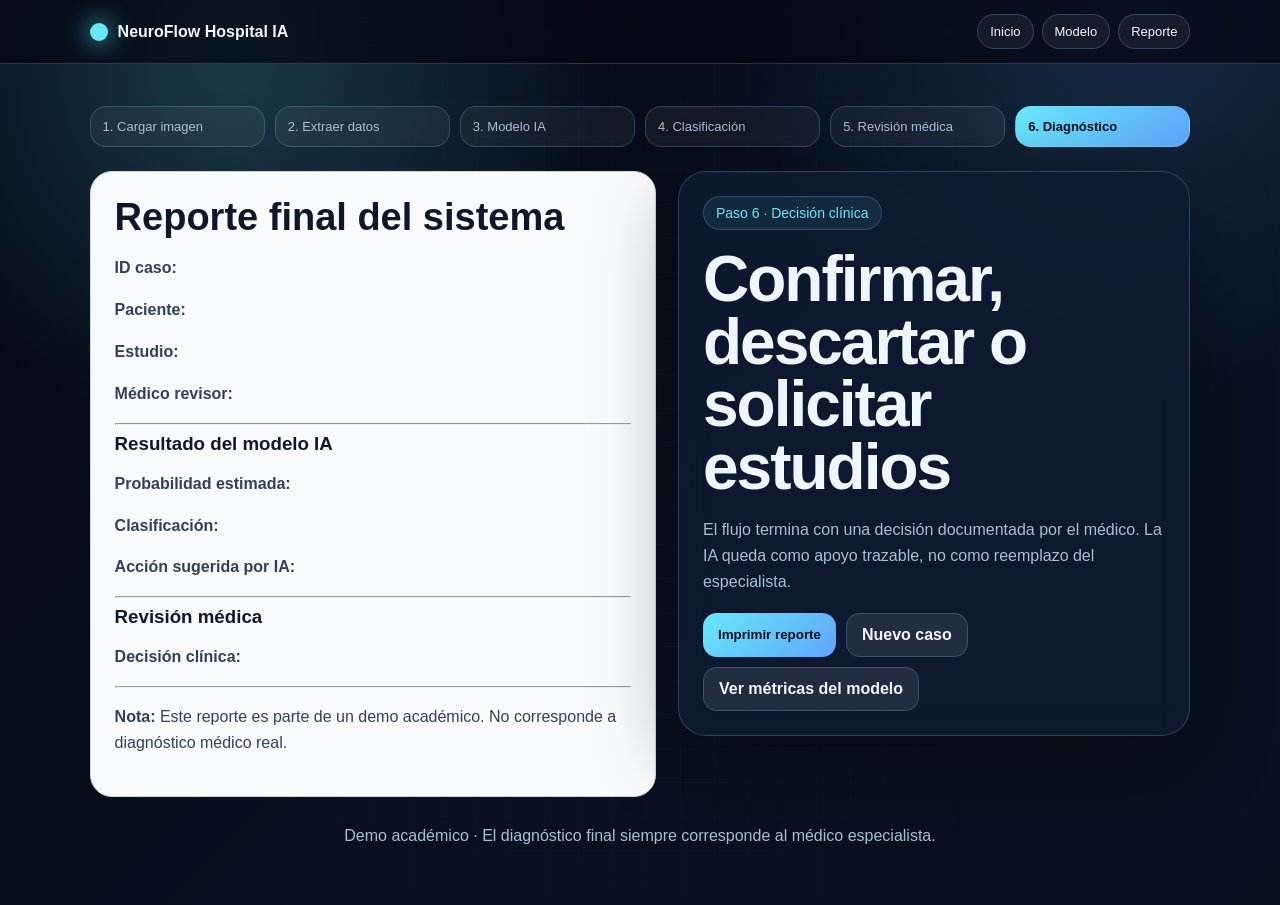
==== diagnostico.html @ 3528e9a6 "Add files via upload" ====
<!DOCTYPE html>
<html lang="es">
<head>
<meta charset="UTF-8"/>
<meta name="viewport" content="width=device-width, initial-scale=1.0"/>
<title>6. Reporte diagnóstico</title>
<link rel="stylesheet" href="styles.css"/>
</head>
<body>
<header class="topbar">
  <div class="brand"><span class="logo"></span> NeuroFlow Hospital IA</div>
  <nav class="nav">
    <a href="index.html">Inicio</a>
    <a href="modelo.html">Modelo</a>
    <a href="diagnostico.html">Reporte</a>
  </nav>
</header>
<main class="main">
<nav class="flow"><a href="index.html">1. Cargar imagen</a>
<a href="extraccion.html">2. Extraer datos</a>
<a href="modelo.html">3. Modelo IA</a>
<a href="clasificacion.html">4. Clasificación</a>
<a href="revision.html">5. Revisión médica</a>
<a href="diagnostico.html" class="active">6. Diagnóstico</a></nav>
<section class="grid2">
  <div class="report" id="report">
    <h2>Reporte final del sistema</h2>
    <p><strong>ID caso:</strong> <span id="rCase"></span></p>
    <p><strong>Paciente:</strong> <span id="rPatient"></span></p>
    <p><strong>Estudio:</strong> <span id="rStudy"></span></p>
    <p><strong>Médico revisor:</strong> <span id="rDoctor"></span></p>
    <hr>
    <h3>Resultado del modelo IA</h3>
    <p><strong>Probabilidad estimada:</strong> <span id="rProb"></span></p>
    <p><strong>Clasificación:</strong> <span id="rZone"></span></p>
    <p><strong>Acción sugerida por IA:</strong> <span id="rAction"></span></p>
    <hr>
    <h3>Revisión médica</h3>
    <p id="rReview"></p>
    <p><strong>Decisión clínica:</strong> <span id="rDecision"></span></p>
    <hr>
    <p><strong>Nota:</strong> Este reporte es parte de un demo académico. No corresponde a diagnóstico médico real.</p>
  </div>
  <div class="panel">
    <span class="badge">Paso 6 · Decisión clínica</span>
    <h1>Confirmar, descartar o solicitar estudios</h1>
    <p>El flujo termina con una decisión documentada por el médico. La IA queda como apoyo trazable, no como reemplazo del especialista.</p>
    <div class="actions">
      <button class="btn" onclick="window.print()">Imprimir reporte</button>
      <a class="btn secondary" href="index.html">Nuevo caso</a>
      <a class="btn secondary" href="metricas.html">Ver métricas del modelo</a>
    </div>
  </div>
</section>

<script>
const c = requireCase();
const p = c.prediction || predictFromFeatures(c.features || MODEL.medians);
$("rCase").textContent = c.caseId || "Sin especificar";
$("rPatient").textContent = c.patient || "Paciente demo";
$("rStudy").textContent = c.study || "Imagen cerebral";
$("rDoctor").textContent = c.doctor || "Especialista";
$("rProb").textContent = pct(p.probability, 2);
$("rZone").textContent = p.zone.title + " · " + p.zone.label;
$("rAction").textContent = p.zone.action;
$("rReview").textContent = c.review || "Pendiente de revisión médica.";
$("rDecision").textContent = c.doctorDecision || p.zone.clinical;
</script>

<div class="footer">Demo académico · El diagnóstico final siempre corresponde al médico especialista.</div>
</main>
<script src="app.js"></script>
</body>
</html>
---- styles.css ----
:root {
  --bg: #07111f;
  --panel: rgba(14, 27, 50, .82);
  --panel2: rgba(255,255,255,.055);
  --line: rgba(151,214,255,.22);
  --text: #eef7ff;
  --muted: #a9bfd6;
  --cyan: #67e8f9;
  --blue: #60a5fa;
  --green: #86efac;
  --yellow: #fde68a;
  --red: #fb7185;
  --shadow: 0 24px 80px rgba(0,0,0,.38);
}

* { box-sizing: border-box; }
body {
  margin: 0;
  min-height: 100vh;
  font-family: Arial, Helvetica, sans-serif;
  color: var(--text);
  background:
    radial-gradient(circle at 18% 6%, rgba(103,232,249,.22), transparent 28%),
    radial-gradient(circle at 88% 0%, rgba(96,165,250,.18), transparent 28%),
    linear-gradient(135deg, #030712, var(--bg) 55%, #09111f);
}
body::before {
  content: "";
  position: fixed;
  inset: 0;
  pointer-events: none;
  background-image:
    linear-gradient(rgba(255,255,255,.03) 1px, transparent 1px),
    linear-gradient(90deg, rgba(255,255,255,.03) 1px, transparent 1px);
  background-size: 34px 34px;
  mask-image: radial-gradient(circle at center, black, transparent 78%);
}
a { color: inherit; text-decoration: none; }
.topbar {
  position: sticky;
  top: 0;
  z-index: 20;
  padding: 14px 7vw;
  display: flex;
  align-items: center;
  justify-content: space-between;
  background: rgba(3,7,18,.72);
  border-bottom: 1px solid var(--line);
  backdrop-filter: blur(16px);
}
.brand { display: flex; align-items: center; gap: 10px; font-weight: 900; }
.logo { width: 18px; height: 18px; border-radius: 50%; background: var(--cyan); box-shadow: 0 0 24px var(--cyan); }
.nav { display: flex; gap: 8px; flex-wrap: wrap; }
.nav a { border: 1px solid var(--line); border-radius: 999px; padding: 9px 12px; background: rgba(255,255,255,.06); font-size: 13px; }
.nav a.active { background: linear-gradient(135deg, var(--cyan), var(--blue)); color: #03111f; font-weight: 900; }
.main { padding: 42px 7vw 60px; }
.hero {
  display: grid;
  grid-template-columns: 1.05fr .95fr;
  gap: 28px;
  align-items: center;
}
.badge { display:inline-flex; border:1px solid var(--line); border-radius:999px; color:var(--cyan); background:rgba(103,232,249,.08); padding:8px 12px; font-size:14px; }
h1 { margin: 18px 0; font-size: clamp(36px, 5vw, 66px); line-height: .98; letter-spacing: -2px; }
h2 { margin: 0 0 12px; font-size: clamp(25px, 3vw, 38px); }
h3 { margin: 0 0 10px; }
p { color: var(--muted); line-height: 1.62; }
.lead { font-size: 18px; }
.panel, .card, .uploadBox {
  background: var(--panel);
  border: 1px solid var(--line);
  border-radius: 28px;
  padding: 24px;
  box-shadow: var(--shadow);
  backdrop-filter: blur(16px);
}
.note { border-left:4px solid var(--cyan); background:rgba(103,232,249,.08); border-radius:14px; padding:14px; }
.grid2 { display:grid; grid-template-columns: 1.05fr .95fr; gap: 22px; align-items:start; }
.grid3 { display:grid; grid-template-columns: repeat(3,1fr); gap: 14px; }
.actions { display:flex; gap:10px; flex-wrap:wrap; margin-top:18px; }
.btn {
  display:inline-flex; align-items:center; justify-content:center;
  border:0; border-radius:14px; padding:12px 15px;
  font-weight:900; cursor:pointer; color:#03111f;
  background:linear-gradient(135deg,var(--cyan),var(--blue));
}
.btn.secondary { color:var(--text); background:rgba(255,255,255,.09); border:1px solid var(--line); }
.btn.warn { background:linear-gradient(135deg,var(--yellow),#f59e0b); }
.btn.danger { background:linear-gradient(135deg,#fecdd3,var(--red)); }
input, select, textarea {
  width:100%;
  border:1px solid var(--line);
  border-radius:14px;
  background:rgba(3,7,18,.72);
  color:var(--text);
  padding:12px;
}
label { display:block; font-weight:900; margin-bottom:6px; }
.formGrid { display:grid; grid-template-columns: 1fr 1fr; gap:14px; }
.uploadBox { min-height:360px; display:flex; flex-direction:column; justify-content:center; align-items:center; text-align:center; border-style:dashed; }
.preview, .scanCanvas {
  width:100%;
  max-height:460px;
  object-fit:contain;
  border:1px solid var(--line);
  border-radius:22px;
  background:#020617;
}
.flow {
  display:grid;
  grid-template-columns: repeat(6,1fr);
  gap:10px;
  margin-bottom:24px;
}
.flow a {
  padding:12px;
  border:1px solid var(--line);
  border-radius:16px;
  background:rgba(255,255,255,.05);
  color:var(--muted);
  font-size:13px;
}
.flow a.active { color:#03111f; background:linear-gradient(135deg,var(--cyan),var(--blue)); font-weight:900; }
.table { width:100%; border-collapse:collapse; }
.table th, .table td { border:1px solid var(--line); padding:10px; text-align:left; }
.table th { background:rgba(103,232,249,.10); }
.kpis { display:grid; grid-template-columns: repeat(6,1fr); gap:12px; }
.kpi { border:1px solid var(--line); border-radius:16px; padding:14px; background:var(--panel2); }
.kpi span { color:var(--muted); font-size:12px; }
.kpi strong { display:block; font-size:23px; margin-top:8px; }
.result {
  border:1px solid var(--line);
  border-radius:24px;
  padding:22px;
  background:var(--panel2);
}
.result.safe { border-color: rgba(134,239,172,.55); }
.result.warn { border-color: rgba(253,230,138,.62); }
.result.danger { border-color: rgba(251,113,133,.62); }
.bigProb { font-size: clamp(50px, 8vw, 88px); line-height:1; font-weight:1000; letter-spacing:-4px; margin:12px 0; }
.safe .bigProb, .safeText { color:var(--green); }
.warn .bigProb, .warnText { color:var(--yellow); }
.danger .bigProb, .dangerText { color:var(--red); }
.gauge { height:18px; border-radius:999px; overflow:hidden; background:rgba(255,255,255,.08); border:1px solid var(--line); margin:18px 0; }
.gauge i { display:block; height:100%; background:linear-gradient(90deg,var(--green),var(--yellow),var(--red)); }
.contrib { border:1px solid var(--line); border-radius:16px; padding:12px; background:rgba(255,255,255,.04); margin-top:10px; }
.contrib .row { display:flex; justify-content:space-between; gap:8px; }
.contrib span { color:var(--cyan); font-weight:900; }
.bar { height:9px; border-radius:999px; overflow:hidden; background:rgba(255,255,255,.08); margin:8px 0; }
.bar i { display:block; height:100%; border-radius:999px; background:linear-gradient(90deg,var(--cyan),var(--blue)); }
.matrix { width:100%; border-collapse:collapse; }
.matrix th, .matrix td { border:1px solid var(--line); padding:12px; text-align:center; }
.matrix th { background:rgba(103,232,249,.10); }
.matrix td { font-size:22px; font-weight:1000; }
.good { color:var(--green); } .warn { color:var(--yellow); } .bad { color:var(--red); }
.report {
  background:#f8fafc;
  color:#0f172a;
  border-radius:22px;
  padding:24px;
  border:1px solid #cbd5e1;
}
.report p, .report li { color:#334155; }
.report h2, .report h3 { color:#0f172a; }
.footer { text-align:center; color:var(--muted); margin-top:30px; }
@media(max-width:1100px) {
  .hero, .grid2 { grid-template-columns:1fr; }
  .flow, .kpis { grid-template-columns:repeat(2,1fr); }
}
@media(max-width:680px) {
  .grid3, .formGrid, .flow, .kpis { grid-template-columns:1fr; }
}
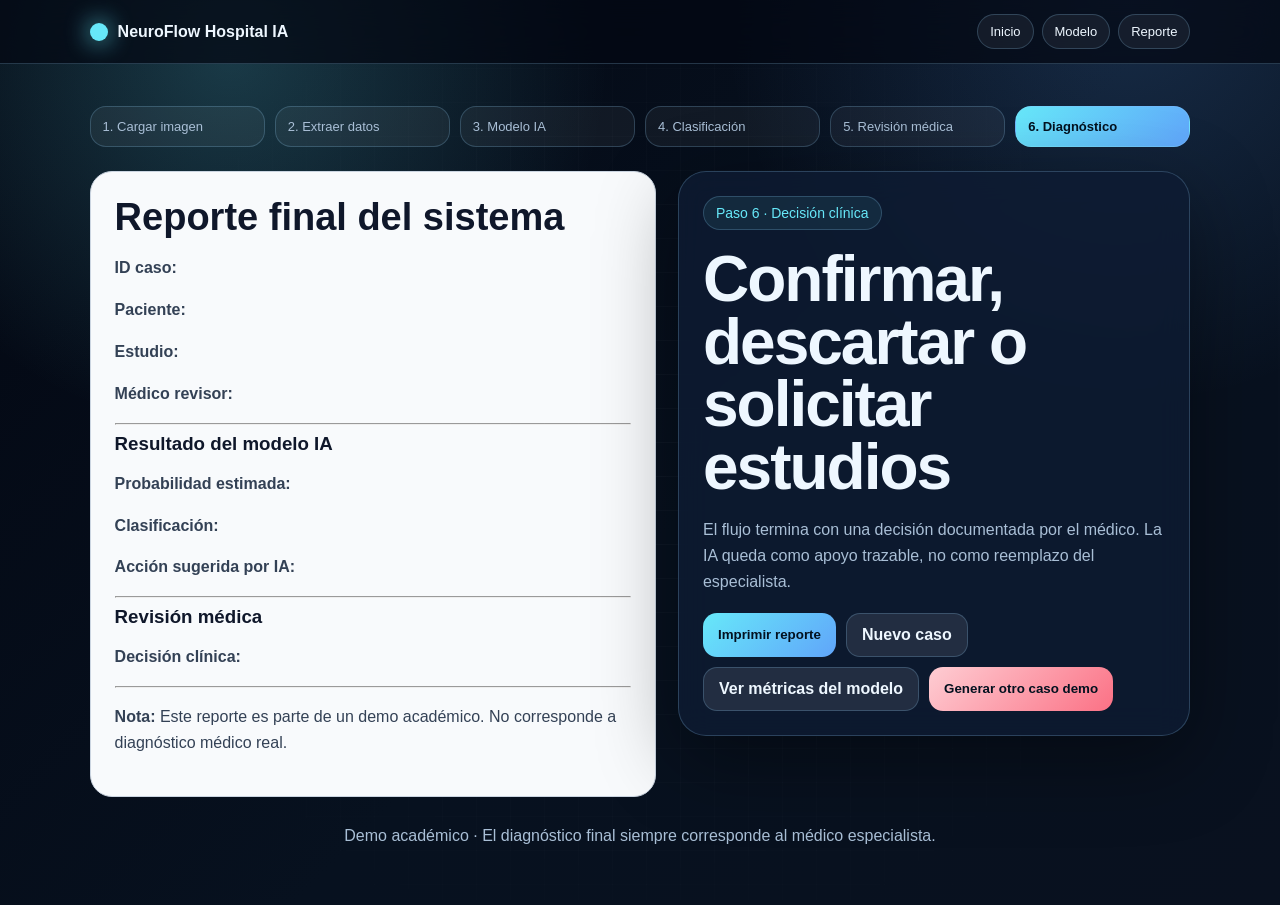
==== commit 78215654: "Add files via upload" ====
--- a/diagnostico.html
+++ b/diagnostico.html
@@ -49,6 +49,7 @@
       <button class="btn" onclick="window.print()">Imprimir reporte</button>
       <a class="btn secondary" href="index.html">Nuevo caso</a>
       <a class="btn secondary" href="metricas.html">Ver métricas del modelo</a>
+      <button class="btn danger" onclick="runCompleteDemo('alta')">Generar otro caso demo</button>
     </div>
   </div>
 </section>
